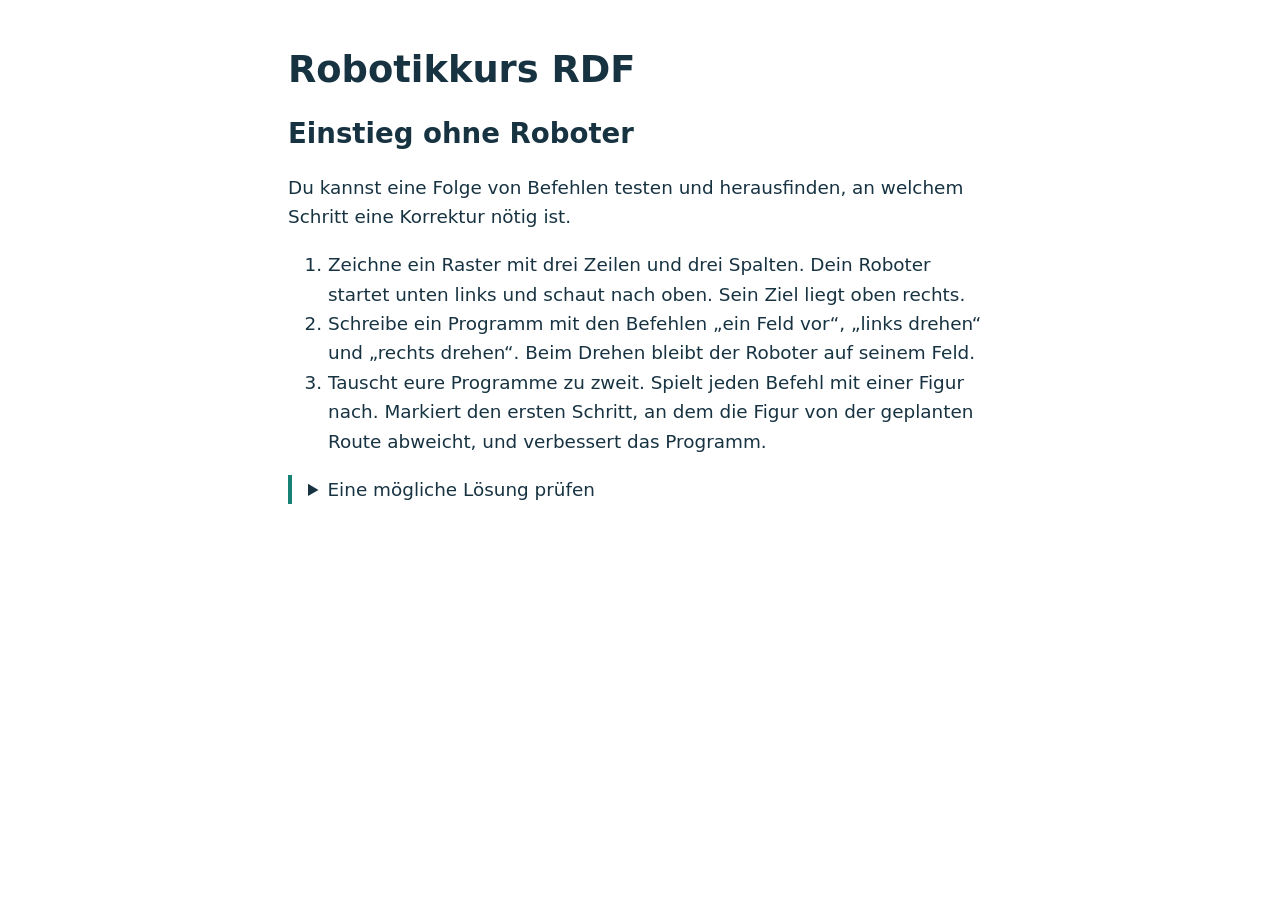
==== site/index.html @ 29087272 "Erste Robotikaufgabe und Pages-Workflow hinzufügen" ====
<!doctype html>
<html lang="de">
<meta charset="utf-8">
<meta name="viewport" content="width=device-width, initial-scale=1">
<title>Robotikkurs RDF</title>
<style>
  body { max-width: 44rem; margin: 3rem auto; padding: 0 1.25rem; font: 1.15rem/1.6 system-ui, sans-serif; color: #173342; }
  h1, h2 { line-height: 1.2; }
  details { border-left: .25rem solid #158275; padding-left: 1rem; }
  summary { cursor: pointer; }
</style>
<main>
  <h1>Robotikkurs RDF</h1>
  <h2>Einstieg ohne Roboter</h2>
  <p>Du kannst eine Folge von Befehlen testen und herausfinden, an welchem Schritt eine Korrektur nötig ist.</p>
  <ol>
    <li>Zeichne ein Raster mit drei Zeilen und drei Spalten. Dein Roboter startet unten links und schaut nach oben. Sein Ziel liegt oben rechts.</li>
    <li>Schreibe ein Programm mit den Befehlen „ein Feld vor“, „links drehen“ und „rechts drehen“. Beim Drehen bleibt der Roboter auf seinem Feld.</li>
    <li>Tauscht eure Programme zu zweit. Spielt jeden Befehl mit einer Figur nach. Markiert den ersten Schritt, an dem die Figur von der geplanten Route abweicht, und verbessert das Programm.</li>
  </ol>
  <details><summary>Eine mögliche Lösung prüfen</summary>
    <p>Zweimal ein Feld vor, einmal rechts drehen, zweimal ein Feld vor. Nach der Drehung steht die Figur oben links und schaut nach rechts.</p>
  </details>
</main>
</html>
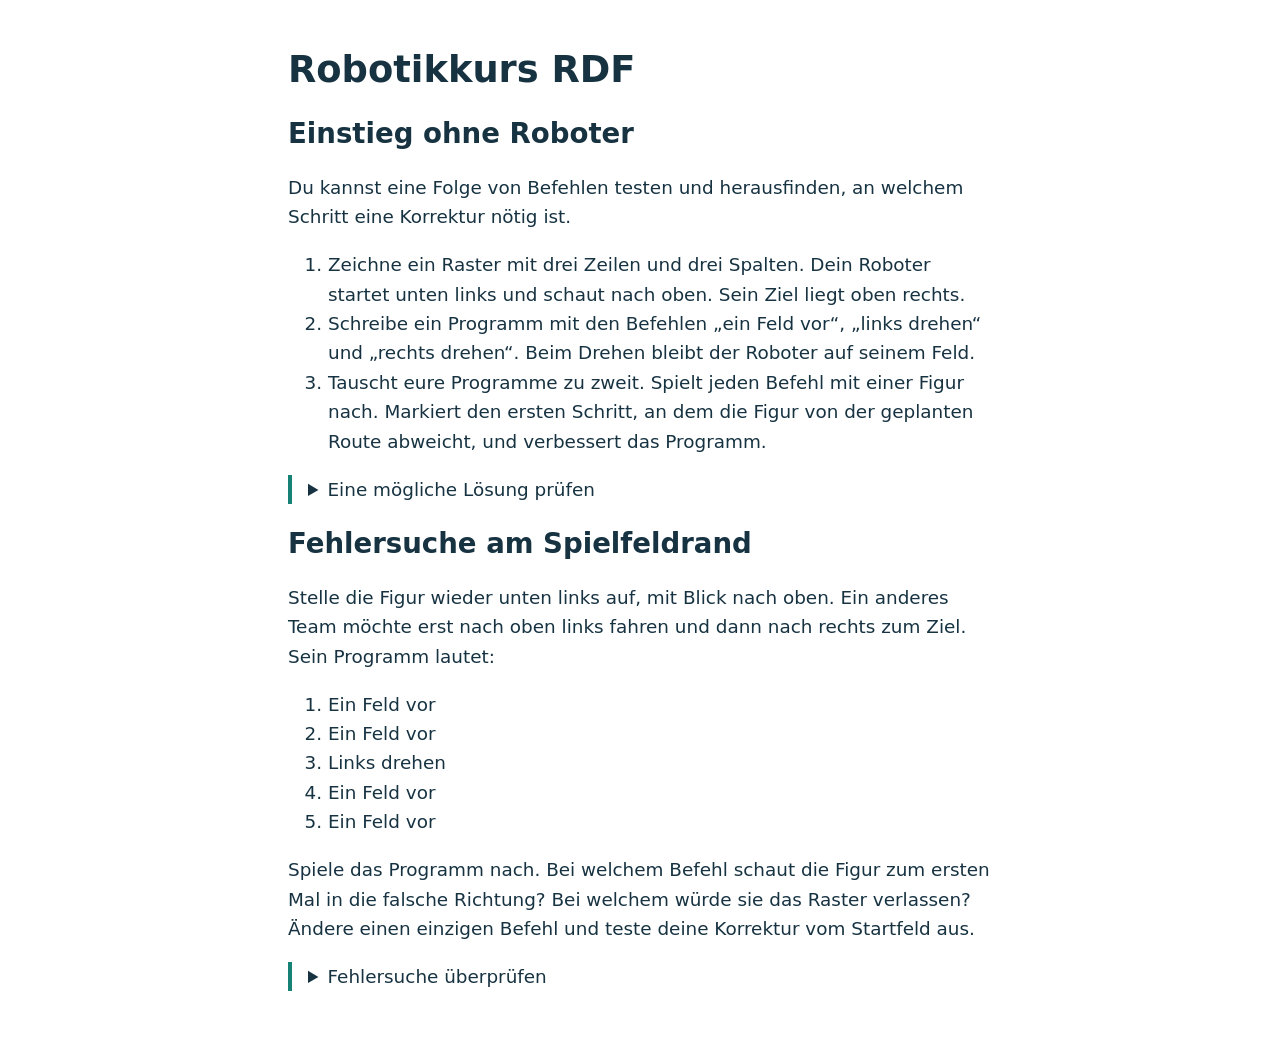
==== commit 9eef328f: "Fehlersuche am Spielfeldrand ergänzen" ====
--- a/site/index.html
+++ b/site/index.html
@@ -21,5 +21,18 @@
   <details><summary>Eine mögliche Lösung prüfen</summary>
     <p>Zweimal ein Feld vor, einmal rechts drehen, zweimal ein Feld vor. Nach der Drehung steht die Figur oben links und schaut nach rechts.</p>
   </details>
+  <h2>Fehlersuche am Spielfeldrand</h2>
+  <p>Stelle die Figur wieder unten links auf, mit Blick nach oben. Ein anderes Team möchte erst nach oben links fahren und dann nach rechts zum Ziel. Sein Programm lautet:</p>
+  <ol>
+    <li>Ein Feld vor</li>
+    <li>Ein Feld vor</li>
+    <li>Links drehen</li>
+    <li>Ein Feld vor</li>
+    <li>Ein Feld vor</li>
+  </ol>
+  <p>Spiele das Programm nach. Bei welchem Befehl schaut die Figur zum ersten Mal in die falsche Richtung? Bei welchem würde sie das Raster verlassen? Ändere einen einzigen Befehl und teste deine Korrektur vom Startfeld aus.</p>
+  <details><summary>Fehlersuche überprüfen</summary>
+    <p>Nach Befehl 3 steht die Figur oben links und schaut über den linken Rand. Erst bei Befehl 4 würde sie das Raster verlassen. Ersetze Befehl 3 durch „Rechts drehen“. Die letzten beiden Schritte führen dann oben rechts ins Ziel.</p>
+  </details>
 </main>
 </html>
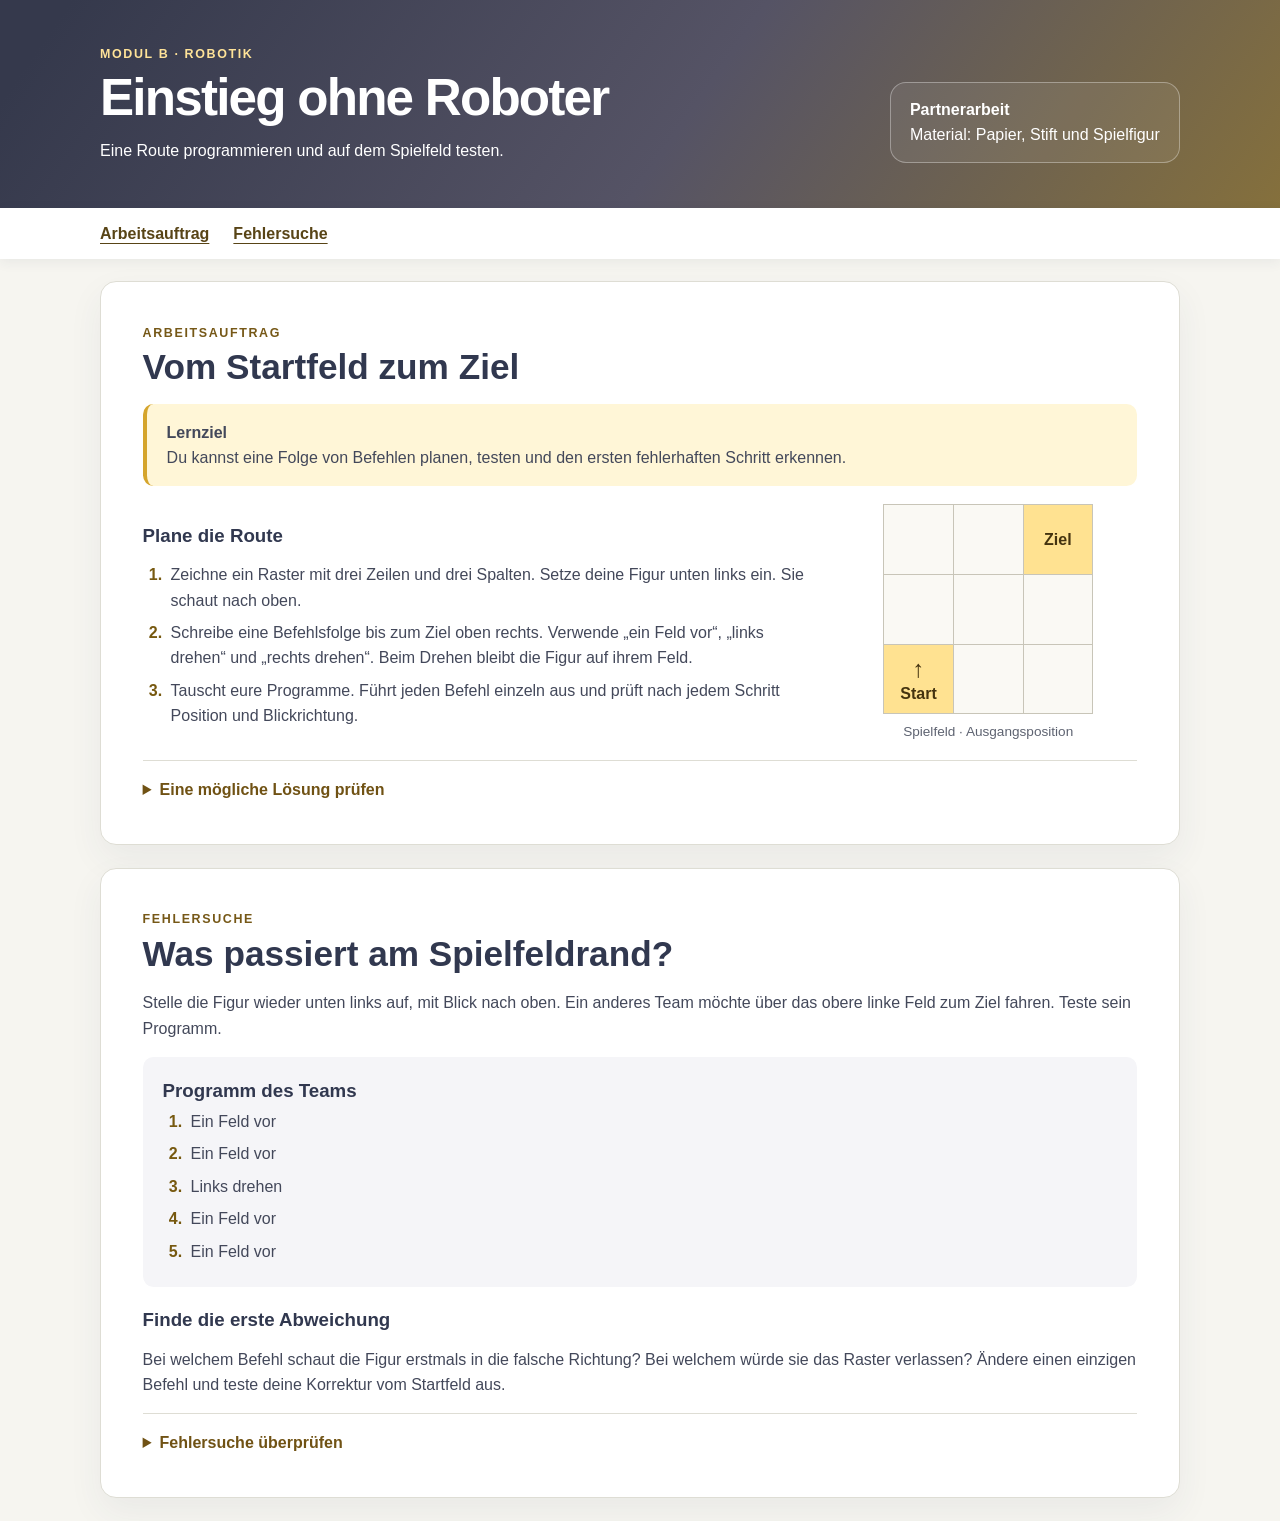
==== commit c8e95fdb: "Robotik-Prototyp im Stil der SCORM-Lernmodule gestalten" ====
--- a/site/index.html
+++ b/site/index.html
@@ -1,38 +1,30 @@
 <!doctype html>
 <html lang="de">
+<head>
 <meta charset="utf-8">
 <meta name="viewport" content="width=device-width, initial-scale=1">
-<title>Robotikkurs RDF</title>
-<style>
-  body { max-width: 44rem; margin: 3rem auto; padding: 0 1.25rem; font: 1.15rem/1.6 system-ui, sans-serif; color: #173342; }
-  h1, h2 { line-height: 1.2; }
-  details { border-left: .25rem solid #158275; padding-left: 1rem; }
-  summary { cursor: pointer; }
-</style>
-<main>
-  <h1>Robotikkurs RDF</h1>
-  <h2>Einstieg ohne Roboter</h2>
-  <p>Du kannst eine Folge von Befehlen testen und herausfinden, an welchem Schritt eine Korrektur nötig ist.</p>
-  <ol>
-    <li>Zeichne ein Raster mit drei Zeilen und drei Spalten. Dein Roboter startet unten links und schaut nach oben. Sein Ziel liegt oben rechts.</li>
-    <li>Schreibe ein Programm mit den Befehlen „ein Feld vor“, „links drehen“ und „rechts drehen“. Beim Drehen bleibt der Roboter auf seinem Feld.</li>
-    <li>Tauscht eure Programme zu zweit. Spielt jeden Befehl mit einer Figur nach. Markiert den ersten Schritt, an dem die Figur von der geplanten Route abweicht, und verbessert das Programm.</li>
-  </ol>
-  <details><summary>Eine mögliche Lösung prüfen</summary>
-    <p>Zweimal ein Feld vor, einmal rechts drehen, zweimal ein Feld vor. Nach der Drehung steht die Figur oben links und schaut nach rechts.</p>
-  </details>
-  <h2>Fehlersuche am Spielfeldrand</h2>
-  <p>Stelle die Figur wieder unten links auf, mit Blick nach oben. Ein anderes Team möchte erst nach oben links fahren und dann nach rechts zum Ziel. Sein Programm lautet:</p>
-  <ol>
-    <li>Ein Feld vor</li>
-    <li>Ein Feld vor</li>
-    <li>Links drehen</li>
-    <li>Ein Feld vor</li>
-    <li>Ein Feld vor</li>
-  </ol>
-  <p>Spiele das Programm nach. Bei welchem Befehl schaut die Figur zum ersten Mal in die falsche Richtung? Bei welchem würde sie das Raster verlassen? Ändere einen einzigen Befehl und teste deine Korrektur vom Startfeld aus.</p>
-  <details><summary>Fehlersuche überprüfen</summary>
-    <p>Nach Befehl 3 steht die Figur oben links und schaut über den linken Rand. Erst bei Befehl 4 würde sie das Raster verlassen. Ersetze Befehl 3 durch „Rechts drehen“. Die letzten beiden Schritte führen dann oben rechts ins Ziel.</p>
-  </details>
-</main>
-</html>
+<title>Einstieg ohne Roboter · Robotikkurs RDF</title>
+<link rel="stylesheet" href="robotik.css">
+</head>
+<body>
+<a class="skip" href="#auftrag">Zum Arbeitsauftrag</a>
+<header><div class="wrap hero">
+<div><p class="label">Modul B · Robotik</p><h1>Einstieg ohne Roboter</h1><p>Eine Route programmieren und auf dem Spielfeld testen.</p></div>
+<div class="info"><strong>Partnerarbeit</strong><br>Material: Papier, Stift und Spielfigur</div>
+</div></header>
+<nav aria-label="Abschnitte"><div class="wrap"><a href="#auftrag">Arbeitsauftrag</a><a href="#fehler">Fehlersuche</a></div></nav>
+<main class="wrap">
+<section id="auftrag"><p class="label">Arbeitsauftrag</p><h2>Vom Startfeld zum Ziel</h2>
+<aside><strong>Lernziel</strong><br>Du kannst eine Folge von Befehlen planen, testen und den ersten fehlerhaften Schritt erkennen.</aside>
+<div class="columns"><div><h3>Plane die Route</h3><ol>
+<li>Zeichne ein Raster mit drei Zeilen und drei Spalten. Setze deine Figur unten links ein. Sie schaut nach oben.</li>
+<li>Schreibe eine Befehlsfolge bis zum Ziel oben rechts. Verwende „ein Feld vor“, „links drehen“ und „rechts drehen“. Beim Drehen bleibt die Figur auf ihrem Feld.</li>
+<li>Tauscht eure Programme. Führt jeden Befehl einzeln aus und prüft nach jedem Schritt Position und Blickrichtung.</li>
+</ol></div>
+<figure><div class="board" role="img" aria-label="Raster mit neun Feldern. Start unten links mit Blick nach oben, Ziel oben rechts."><i></i><i></i><b>Ziel</b><i></i><i></i><i></i><b><span>↑</span>Start</b><i></i><i></i></div><figcaption>Spielfeld · Ausgangsposition</figcaption></figure></div>
+<details><summary>Eine mögliche Lösung prüfen</summary><p>Zweimal ein Feld vor, einmal rechts drehen, zweimal ein Feld vor. Nach der Drehung steht die Figur oben links und schaut nach rechts.</p></details></section>
+<section id="fehler"><p class="label">Fehlersuche</p><h2>Was passiert am Spielfeldrand?</h2><p>Stelle die Figur wieder unten links auf, mit Blick nach oben. Ein anderes Team möchte über das obere linke Feld zum Ziel fahren. Teste sein Programm.</p>
+<div class="program"><h3>Programm des Teams</h3><ol><li>Ein Feld vor</li><li>Ein Feld vor</li><li>Links drehen</li><li>Ein Feld vor</li><li>Ein Feld vor</li></ol></div>
+<h3>Finde die erste Abweichung</h3><p>Bei welchem Befehl schaut die Figur erstmals in die falsche Richtung? Bei welchem würde sie das Raster verlassen? Ändere einen einzigen Befehl und teste deine Korrektur vom Startfeld aus.</p>
+<details><summary>Fehlersuche überprüfen</summary><p>Nach Befehl 3 steht die Figur oben links und schaut über den linken Rand. Erst bei Befehl 4 würde sie das Raster verlassen. Ersetze Befehl 3 durch „rechts drehen“. Die letzten beiden Schritte führen ins Ziel.</p></details></section>
+</main></body></html>
--- a/site/robotik.css
+++ b/site/robotik.css
@@ -0,0 +1,34 @@
+* { box-sizing: border-box; }
+body { margin: 0; font: 1rem/1.58 Inter, Aptos, "Segoe UI", Arial, sans-serif; color: #43485a; background: #f6f5f0; }
+.wrap { width: min(100% - 2.4rem, 1080px); margin-inline: auto; }
+header { color: white; background: linear-gradient(125deg,#35394c 5%,#555365 54%,#85703c); }
+.hero { display: grid; grid-template-columns: 1fr auto; align-items: end; gap: 2rem; padding-block: 2.8rem; }
+.hero p { margin: 0; }
+.label { font-size: .78rem; text-transform: uppercase; font-weight: 800; letter-spacing: .13em; color: #765817; margin: 0; }
+.hero .label { color: #ffe398; }
+h1,h2,h3 { line-height: 1.15; }
+h1 { font-size: clamp(2rem,4vw,3.45rem); letter-spacing: -.035em; margin: .3rem 0 .6rem; }
+h2 { font-size: clamp(1.6rem,3vw,2.2rem); margin: .25rem 0 1rem; color: #31384f; }
+h3 { color: #31384f; margin: 1.4rem 0 .55rem; }
+.info { border: 1px solid #ffffff55; border-radius: 1rem; padding: .9rem 1.2rem; background: #ffffff12; }
+nav { position: sticky; top: 0; background: white; z-index: 1; box-shadow: 0 3px 12px #31384f12; }
+nav .wrap { display: flex; gap: 1.5rem; }
+nav a { padding: .8rem 0; font-weight: 700; color: #584416; text-underline-offset: .25em; }
+section { scroll-margin-top: 4rem; margin: 1.4rem 0; padding: clamp(1.2rem,4vw,2.6rem); border: 1px solid #deddd4; border-radius: 1rem; background: white; box-shadow: 0 14px 35px #343f5d10; }
+aside,.program { padding: 1rem 1.25rem; border-radius: .65rem; }
+aside { background: #fff6d7; border-left: .3rem solid #d5a52c; }
+.columns { display: grid; grid-template-columns: 1fr minmax(200px,30%); align-items: center; gap: 2rem; margin-block: 1rem; }
+ol { padding-left: 1.5rem; } li { padding-left: .25rem; margin-block: .45rem; }
+li::marker { font-weight: 700; color: #775910; }
+figure { margin: 0; text-align: center; }
+.board { display: grid; grid-template-columns: repeat(3,1fr); gap: 1px; padding: 1px; background: #c8c5b8; width: min(100%,210px); margin-inline: auto; }
+.board > * { aspect-ratio: 1; display: grid; align-content: center; background: #faf9f4; }
+.board b { background: #ffe291; color: #44330f; line-height: 1.2; }
+.board span { font-size: 1.5rem; }
+figcaption { color: #5e6371; font-size: .85rem; margin-top: .4rem; }
+details { border-top: 1px solid #deddd4; padding-top: 1rem; }
+summary { cursor: pointer; font-weight: 700; color: #705214; }
+.program { background: #f5f5f8; } .program h3,.program ol { margin-block: .45rem; }
+.skip { position: absolute; left: .5rem; top: -5rem; background: white; padding: .6rem; } .skip:focus { top: 0; }
+:focus-visible { outline: 3px solid #9d7415; outline-offset: 3px; }
+@media(max-width: 700px) { .hero,.columns { grid-template-columns: 1fr; gap: 1rem; } .hero { padding-block: 1.6rem; } .info { justify-self: start; } }
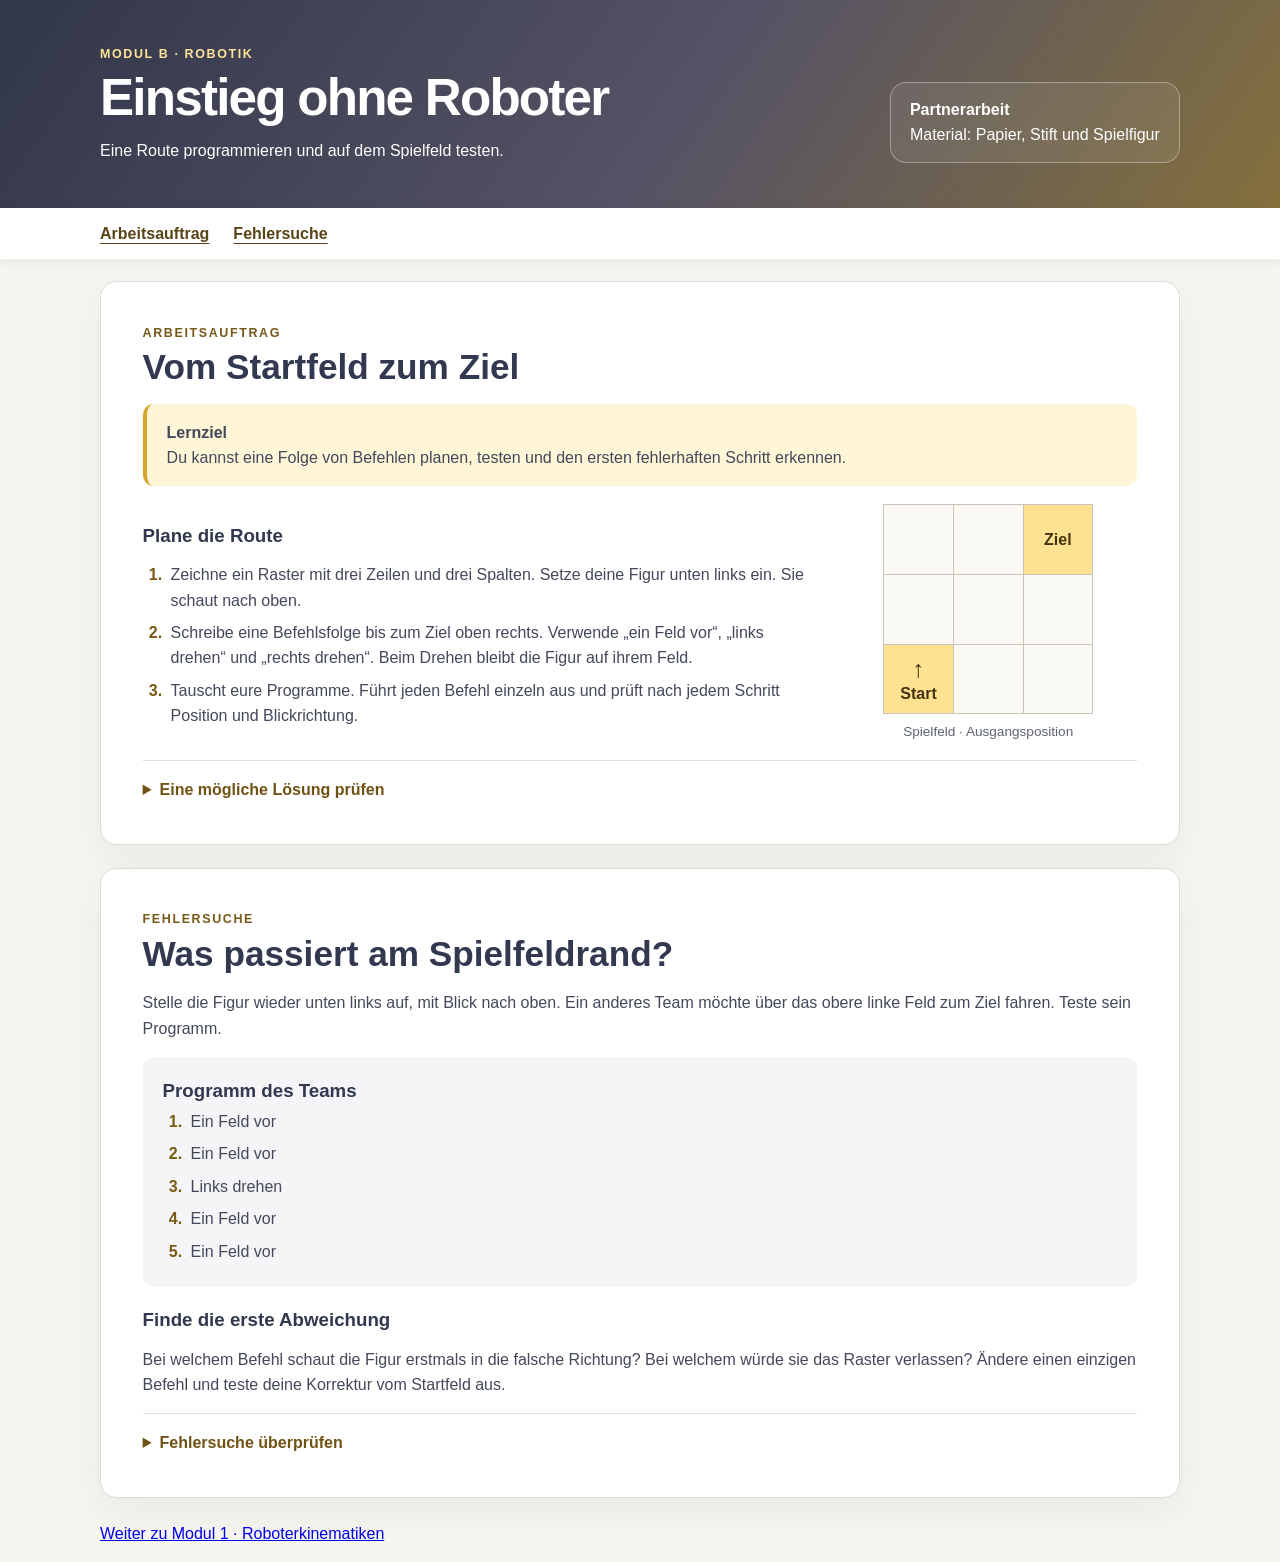
==== commit a0c20251: "Modul 1 zu Aufbau und Kinematik von Industrierobotern veröffentlichen" ====
--- a/site/index.html
+++ b/site/index.html
@@ -27,4 +27,4 @@
 <div class="program"><h3>Programm des Teams</h3><ol><li>Ein Feld vor</li><li>Ein Feld vor</li><li>Links drehen</li><li>Ein Feld vor</li><li>Ein Feld vor</li></ol></div>
 <h3>Finde die erste Abweichung</h3><p>Bei welchem Befehl schaut die Figur erstmals in die falsche Richtung? Bei welchem würde sie das Raster verlassen? Ändere einen einzigen Befehl und teste deine Korrektur vom Startfeld aus.</p>
 <details><summary>Fehlersuche überprüfen</summary><p>Nach Befehl 3 steht die Figur oben links und schaut über den linken Rand. Erst bei Befehl 4 würde sie das Raster verlassen. Ersetze Befehl 3 durch „rechts drehen“. Die letzten beiden Schritte führen ins Ziel.</p></details></section>
-</main></body></html>
+<p><a href="modul-1.html">Weiter zu Modul 1 · Roboterkinematiken</a></p></main></body></html>
